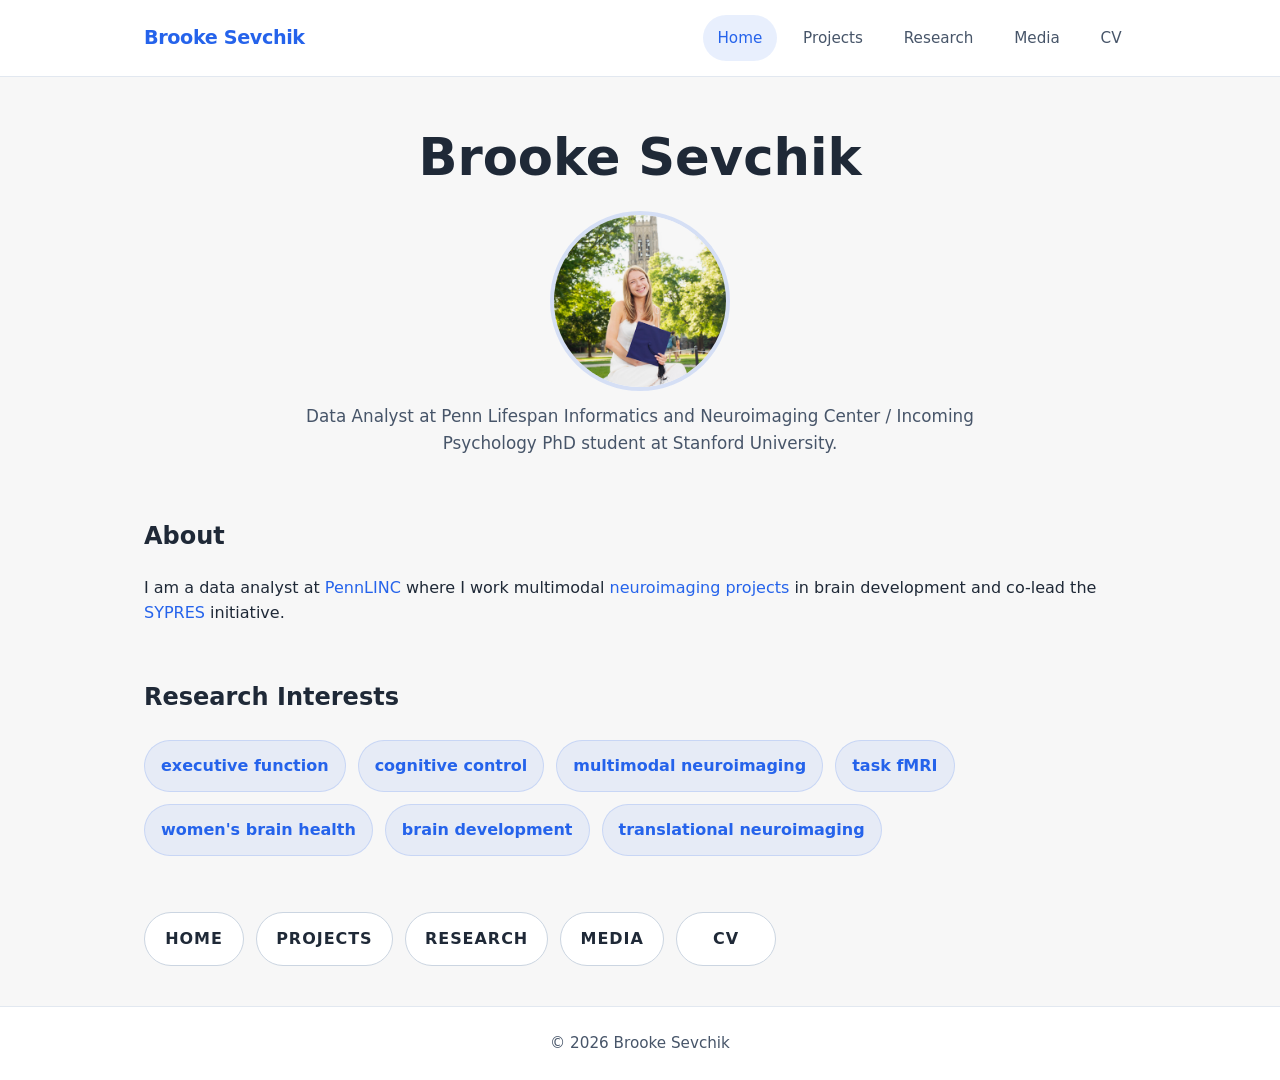
==== index.html @ d9cd996f "minor changes" ====
<!DOCTYPE html>
<html lang="en">
<head>
  <meta charset="UTF-8">
  <meta name="viewport" content="width=device-width, initial-scale=1.0">
  <title>Brooke Sevchik | Home</title>
  <meta name="description" content="Data Analyst at Penn Lifespan Informatics and Neuroimaging Center / Incoming Psychology PhD student at Stanford University">
  <link rel="stylesheet" href="style.css">
</head>
<body>
  <header class="site-header">
    <div class="container header-inner">
      <a class="brand" href="index.html">Brooke Sevchik</a>
      <nav>
        <a href="index.html" class="nav-link active">Home</a>
        <a href="projects.html" class="nav-link">Projects</a>
        <a href="research.html" class="nav-link">Research</a>
        <a href="media.html" class="nav-link">Media</a>
        <a href="cv.pdf" class="nav-link" target="_blank" rel="noreferrer">CV</a>
      </nav>
    </div>
  </header>

  <main class="container page-home">
    <section class="hero-section">
      <h1>Brooke Sevchik</h1>
      <img src="images/headshot.png" alt="Brooke Sevchik" class="hero-avatar">
      <p class="hero-text">Data Analyst at Penn Lifespan Informatics and Neuroimaging Center / Incoming Psychology PhD student at Stanford University.</p>
    </section>

    <section class="preview-section">
      <h2>About</h2>
      <p>I am a data analyst at <a href="https://www.pennlinc.io" target="_blank" rel="noreferrer">PennLINC</a> where I work multimodal <a href="https://openneuro.org/datasets/ds007116" target="_blank" rel="noreferrer">neuroimaging projects</a> in brain development and co-lead the <a href="https://sypres.io" target="_blank" rel="noreferrer">SYPRES</a> initiative.</p>
    </section>

    <section class="keyword-section">
      <h2>Research Interests</h2>
      <div class="keyword-list">
        <span>executive function</span>
        <span>cognitive control</span>
        <span>multimodal neuroimaging</span>
        <span>task fMRI</span>
        <span>women's brain health</span>
        <span>brain development</span>
        <span>translational neuroimaging</span>
      </div>
      <div class="nav-boxes">
        <a href="index.html">home</a>
        <a href="projects.html">projects</a>
        <a href="research.html">research</a>
        <a href="media.html">media</a>
        <a href="cv.pdf" target="_blank" rel="noreferrer">cv</a>
      </div>
    </section>
  </main>

  <footer class="site-footer">
    <div class="container">
      <p>© 2026 Brooke Sevchik</p>
    </div>
  </footer>
</body>
</html>
---- style.css ----
:root {
  --bg: #f7f7f7;
  --surface: #ffffff;
  --text: #1f2937;
  --muted: #475569;
  --accent: #2563eb;
  --border: #d1d5db;
  --radius: 18px;
  --shadow: 0 20px 45px rgba(15, 23, 42, 0.08);
  --max-width: 1040px;
}

* {
  box-sizing: border-box;
}

body {
  margin: 0;
  font-family: Inter, system-ui, -apple-system, BlinkMacSystemFont, 'Segoe UI', sans-serif;
  color: var(--text);
  background: var(--bg);
  line-height: 1.6;
}

img {
  max-width: 100%;
  display: block;
}

a {
  color: var(--accent);
  text-decoration: none;
}

.container {
  width: min(100%, var(--max-width));
  margin: 0 auto;
  padding: 0 1.5rem;
}

.site-header {
  background: #ffffff;
  border-bottom: 1px solid #e2e8f0;
  position: sticky;
  top: 0;
  z-index: 10;
}

.header-inner {
  display: flex;
  align-items: center;
  justify-content: space-between;
  gap: 1rem;
  min-height: 76px;
}

.brand {
  font-size: 1.2rem;
  font-weight: 700;
  letter-spacing: -0.02em;
}

nav {
  display: flex;
  gap: 0.75rem;
  flex-wrap: wrap;
}

.nav-link {
  display: inline-flex;
  align-items: center;
  padding: 0.65rem 0.9rem;
  border-radius: 999px;
  font-size: 0.95rem;
  color: var(--muted);
  transition: background 0.2s ease, color 0.2s ease;
}

.nav-link:hover,
.nav-link.active {
  background: rgba(37, 99, 235, 0.1);
  color: var(--accent);
}

.hero-section,
.page-content > section {
  padding: 2.5rem 0;
}

.hero-section {
  text-align: center;
}

.hero-avatar {
  width: 180px;
  height: 180px;
  border-radius: 50%;
  object-fit: cover;
  margin: 0.75rem auto 0;
  display: block;
  border: 4px solid rgba(37, 99, 235, 0.16);
}

.eyebrow {
  display: inline-block;
  margin-bottom: 1rem;
  font-size: 0.85rem;
  text-transform: uppercase;
  letter-spacing: 0.18em;
  color: var(--accent);
}

.hero-section h1,
.page-content h1 {
  font-size: clamp(2.5rem, 4vw, 3.6rem);
  margin: 0;
}

.hero-text,
.intro {
  max-width: 730px;
  margin: 0.75rem auto 0;
  color: var(--muted);
  font-size: 1.05rem;
}

.hero-actions {
  display: inline-flex;
  gap: 1rem;
  flex-wrap: wrap;
  margin-top: 2rem;
}

.button,
.button-secondary {
  display: inline-flex;
  align-items: center;
  justify-content: center;
  padding: 0.95rem 1.5rem;
  border-radius: 999px;
  font-weight: 600;
  transition: transform 0.2s ease, background 0.2s ease;
}

.button {
  background: var(--accent);
  color: white;
}

.button-secondary {
  border: 1px solid var(--border);
  color: var(--text);
  background: white;
}

.button:hover,
.button-secondary:hover {
  transform: translateY(-1px);
}

.feature-grid,
.content-section,
.poster-grid {
  display: grid;
  gap: 1.5rem;
}

.poster-grid {
  grid-template-columns: repeat(auto-fit, minmax(240px, 1fr));
  margin-top: 1.5rem;
}

.poster-card {
  display: flex;
  gap: 1rem;
  padding: 1.5rem;
  background: var(--surface);
  border: 1px solid #e2e8f0;
  border-radius: var(--radius);
  box-shadow: var(--shadow);
  align-items: flex-start;
}

.poster-icon {
  font-size: 1.7rem;
  line-height: 1;
  margin-top: 0.1rem;
}

.poster-info a {
  color: inherit;
}

.poster-info a:hover .poster-title {
  color: var(--accent);
}

.poster-venue {
  font-size: 0.9rem;
  font-weight: 700;
  text-transform: uppercase;
  letter-spacing: 0.08em;
  color: var(--muted);
  margin-bottom: 0.4rem;
}

.poster-title {
  margin: 0;
  font-size: 1.05rem;
  line-height: 1.45;
}

.keyword-section {
  padding: 1rem 0 2.5rem;
}

.keyword-list {
  display: flex;
  flex-wrap: wrap;
  gap: 0.75rem;
  margin-top: 1.5rem;
}

.keyword-list span {
  display: inline-flex;
  align-items: center;
  padding: 0.75rem 1rem;
  border-radius: 999px;
  background: rgba(37, 99, 235, 0.08);
  color: var(--accent);
  font-weight: 600;
  border: 1px solid rgba(37, 99, 235, 0.16);
}

.nav-boxes {
  display: flex;
  flex-wrap: wrap;
  gap: 0.75rem;
  margin-top: 3.5rem;
}

.nav-boxes a {
  display: inline-flex;
  align-items: center;
  justify-content: center;
  min-width: 100px;
  padding: 0.85rem 1.2rem;
  border-radius: 999px;
  border: 1px solid #cbd5e1;
  background: #ffffff;
  color: var(--text);
  font-weight: 600;
  text-transform: uppercase;
  letter-spacing: 0.06em;
  transition: background 0.2s ease, color 0.2s ease, transform 0.2s ease;
}

.nav-boxes a:hover {
  background: rgba(37, 99, 235, 0.08);
  color: var(--accent);
  transform: translateY(-1px);
}

.feature-grid {
  grid-template-columns: repeat(auto-fit, minmax(220px, 1fr));
  margin-top: 2.5rem;
}

.feature-grid article,
.card {
  background: var(--surface);
  border: 1px solid #e2e8f0;
  border-radius: var(--radius);
  padding: 1.6rem;
  box-shadow: var(--shadow);
}

.feature-grid h3,
.card h2 {
  margin-top: 0;
  margin-bottom: 0.75rem;
  font-size: 1.1rem;
}

.card p,
.resume-item p {
  margin: 0;
  color: var(--muted);
}

.meta {
  margin-top: 0.85rem;
  font-size: 0.93rem;
  color: #64748b;
}

.resume-grid {
  display: grid;
  grid-template-columns: repeat(auto-fit, minmax(280px, 1fr));
  gap: 2rem;
  margin-top: 2rem;
}

.resume-item {
  margin-top: 1rem;
}

.resume-item h3 {
  margin-bottom: 0.45rem;
}

.skill-list {
  list-style: none;
  margin: 1rem 0 0;
  padding: 0;
  display: grid;
  grid-template-columns: repeat(auto-fit, minmax(140px, 1fr));
  gap: 0.75rem;
}

.skill-list li {
  background: #f8fafc;
  border: 1px solid #e2e8f0;
  border-radius: 999px;
  padding: 0.7rem 1rem;
  color: var(--text);
  font-size: 0.95rem;
}

.site-footer {
  border-top: 1px solid #e2e8f0;
  background: #ffffff;
  padding: 1.5rem 0;
}

.site-footer p {
  margin: 0;
  color: var(--muted);
  text-align: center;
  font-size: 0.95rem;
}

@media (max-width: 720px) {
  .header-inner {
    flex-direction: column;
    align-items: stretch;
    gap: 0.75rem;
  }

  .hero-actions {
    justify-content: center;
  }
}
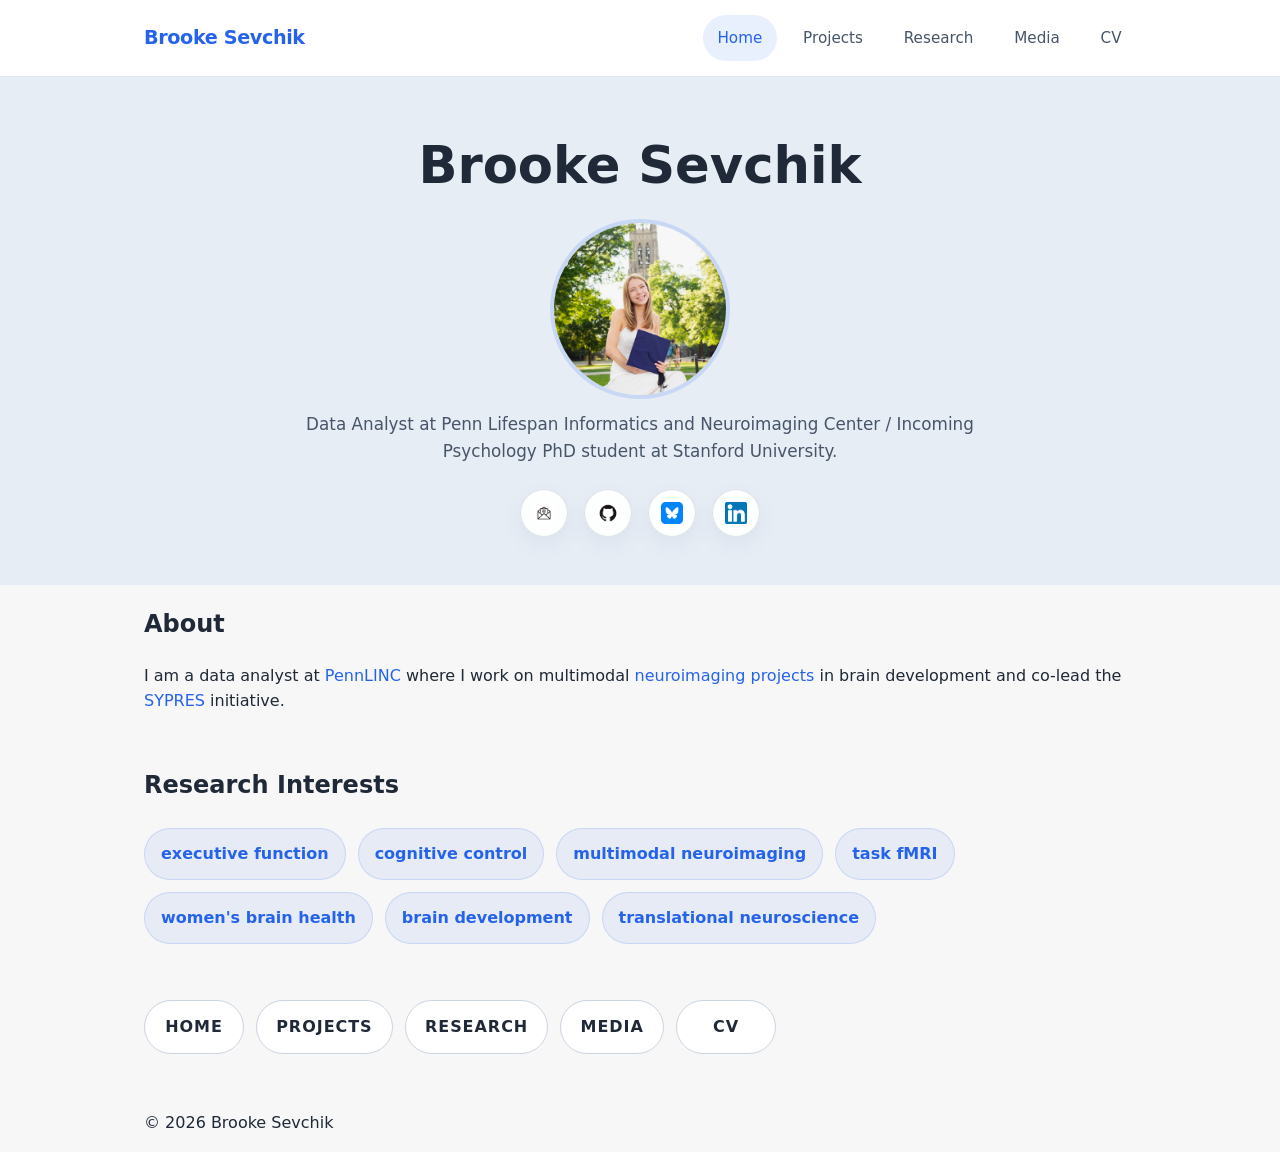
==== commit 8f7f0433: "many updates" ====
--- a/index.html
+++ b/index.html
@@ -26,11 +26,25 @@
       <h1>Brooke Sevchik</h1>
       <img src="images/headshot.png" alt="Brooke Sevchik" class="hero-avatar">
       <p class="hero-text">Data Analyst at Penn Lifespan Informatics and Neuroimaging Center / Incoming Psychology PhD student at Stanford University.</p>
+      <div class="hero-links">
+        <a href="mailto:brooke.sevchik@pennmedicine.upenn.edu" title="Email Brooke">
+          <img src="images/email-icon.png" alt="Email icon">
+        </a>
+        <a href="https://github.com/B-Sevchik" target="_blank" rel="noreferrer" title="GitHub">
+          <img src="images/github-icon.png" alt="GitHub icon">
+        </a>
+        <a href="https://bsky.app/profile/bsevchik.bsky.social" target="_blank" rel="noreferrer" title="Bluesky">
+          <img src="images/bluesky-icon.png" alt="Bluesky icon">
+        </a>
+        <a href="https://www.linkedin.com/in/brooke-sevchik-5872b6304/" target="_blank" rel="noreferrer" title="LinkedIn">
+          <img src="images/linkedin-icon.png" alt="LinkedIn icon">
+        </a>
+      </div>
     </section>
 
     <section class="preview-section">
       <h2>About</h2>
-      <p>I am a data analyst at <a href="https://www.pennlinc.io" target="_blank" rel="noreferrer">PennLINC</a> where I work multimodal <a href="https://openneuro.org/datasets/ds007116" target="_blank" rel="noreferrer">neuroimaging projects</a> in brain development and co-lead the <a href="https://sypres.io" target="_blank" rel="noreferrer">SYPRES</a> initiative.</p>
+      <p>I am a data analyst at <a href="https://www.pennlinc.io" target="_blank" rel="noreferrer">PennLINC</a> where I work on multimodal <a href="https://openneuro.org/datasets/ds007116" target="_blank" rel="noreferrer">neuroimaging projects</a> in brain development and co-lead the <a href="https://sypres.io" target="_blank" rel="noreferrer">SYPRES</a> initiative.</p>
     </section>
 
     <section class="keyword-section">
@@ -42,7 +56,7 @@
         <span>task fMRI</span>
         <span>women's brain health</span>
         <span>brain development</span>
-        <span>translational neuroimaging</span>
+        <span>translational neuroscience</span>
       </div>
       <div class="nav-boxes">
         <a href="index.html">home</a>
--- a/style.css
+++ b/style.css
@@ -89,6 +89,15 @@
 
 .hero-section {
   text-align: center;
+  background: #e7edf5;
+  border-radius: 0;
+  padding: 3rem 1rem;
+  position: relative;
+  left: 50%;
+  right: 50%;
+  margin-left: -50vw;
+  margin-right: -50vw;
+  width: 100vw;
 }
 
 .hero-avatar {
@@ -101,6 +110,43 @@
   border: 4px solid rgba(37, 99, 235, 0.16);
 }
 
+.hero-links {
+  display: inline-flex;
+  gap: 1rem;
+  justify-content: center;
+  flex-wrap: wrap;
+  margin-top: 1.5rem;
+}
+
+.hero-links a {
+  display: inline-flex;
+  align-items: center;
+  justify-content: center;
+  width: 48px;
+  height: 48px;
+  border-radius: 50%;
+  background: rgba(255, 255, 255, 0.9);
+  border: 1px solid rgba(148, 163, 184, 0.3);
+  box-shadow: 0 8px 20px rgba(100, 116, 139, 0.08);
+}
+
+.hero-links img {
+  width: 22px;
+  height: 22px;
+}
+
+.section-title {
+  margin: 0;
+  font-size: clamp(2rem, 3vw, 2.6rem);
+}
+
+.section-subtitle {
+  margin: 0.35rem 0 1.25rem;
+  font-size: clamp(1.2rem, 2vw, 1.6rem);
+  color: var(--muted);
+  line-height: 1.25;
+}
+
 .eyebrow {
   display: inline-block;
   margin-bottom: 1rem;
@@ -163,6 +209,43 @@
 .poster-grid {
   display: grid;
   gap: 1.5rem;
+}
+
+/* --- Publication stacked cards (image under title) --- */
+.pub-grid {
+  display: grid;
+  gap: 1rem;
+}
+
+.pub-card {
+  padding: 1.25rem;
+  background: var(--surface);
+  border: 1px solid #e2e8f0;
+  border-radius: var(--radius);
+  box-shadow: var(--shadow);
+}
+
+.pub-thumb-large {
+  width: 100%;
+  max-width: 880px;
+  height: auto;
+  object-fit: cover;
+  border-radius: 8px;
+  display: block;
+  margin: 0.6rem 0 0.9rem 0;
+}
+
+.pub-info h2,
+.pub-card h2 {
+  margin: 0 0 0.6rem 0;
+  font-size: 1.25rem;
+}
+
+@media (min-width: 1000px) {
+  .pub-grid {
+    grid-template-columns: 1fr 1fr;
+    gap: 1.25rem;
+  }
 }
 
 .poster-grid {
@@ -282,6 +365,21 @@
   font-size: 1.1rem;
 }
 
+.project-logo {
+  display: block;
+  float: left;
+  width: 180px;
+  height: auto;
+  margin: 0 1.2rem 1rem 0;
+}
+
+@media (max-width: 640px) {
+  .project-logo {
+    float: none;
+    display: block;
+    width: 200px;
+    margin: 0 auto 1rem;
+  }
 .card p,
 .resume-item p {
   margin: 0;
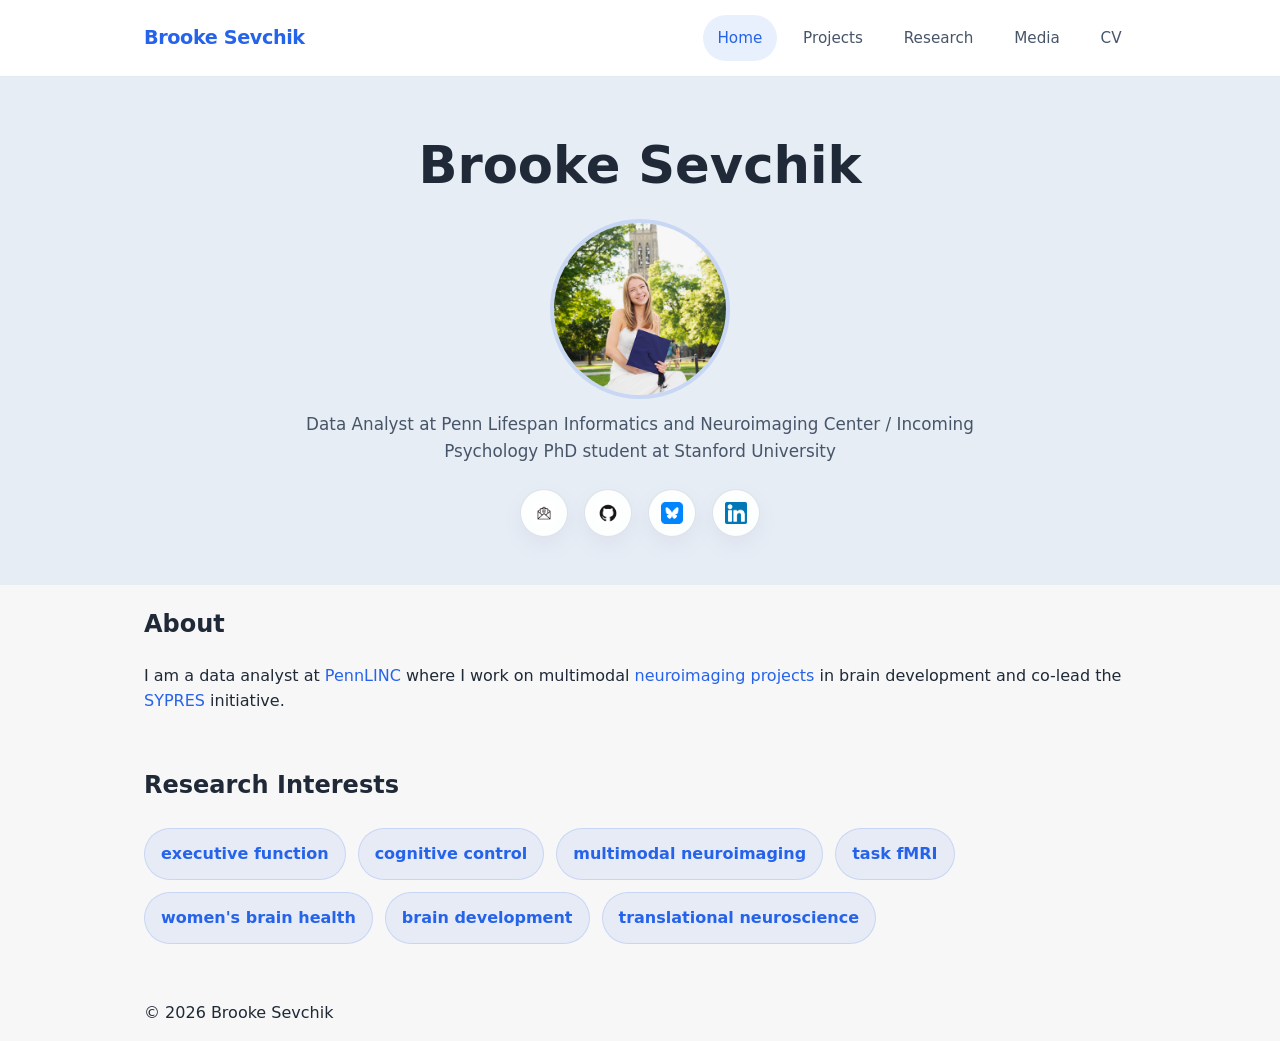
==== commit 33338f0e: "remove redundant links" ====
--- a/index.html
+++ b/index.html
@@ -25,7 +25,7 @@
     <section class="hero-section">
       <h1>Brooke Sevchik</h1>
       <img src="images/headshot.png" alt="Brooke Sevchik" class="hero-avatar">
-      <p class="hero-text">Data Analyst at Penn Lifespan Informatics and Neuroimaging Center / Incoming Psychology PhD student at Stanford University.</p>
+      <p class="hero-text">Data Analyst at Penn Lifespan Informatics and Neuroimaging Center / Incoming Psychology PhD student at Stanford University</p>
       <div class="hero-links">
         <a href="mailto:brooke.sevchik@pennmedicine.upenn.edu" title="Email Brooke">
           <img src="images/email-icon.png" alt="Email icon">
@@ -58,13 +58,7 @@
         <span>brain development</span>
         <span>translational neuroscience</span>
       </div>
-      <div class="nav-boxes">
-        <a href="index.html">home</a>
-        <a href="projects.html">projects</a>
-        <a href="research.html">research</a>
-        <a href="media.html">media</a>
-        <a href="cv.pdf" target="_blank" rel="noreferrer">cv</a>
-      </div>
+      
     </section>
   </main>
 
--- a/style.css
+++ b/style.css
@@ -315,34 +315,7 @@
   border: 1px solid rgba(37, 99, 235, 0.16);
 }
 
-.nav-boxes {
-  display: flex;
-  flex-wrap: wrap;
-  gap: 0.75rem;
-  margin-top: 3.5rem;
-}
-
-.nav-boxes a {
-  display: inline-flex;
-  align-items: center;
-  justify-content: center;
-  min-width: 100px;
-  padding: 0.85rem 1.2rem;
-  border-radius: 999px;
-  border: 1px solid #cbd5e1;
-  background: #ffffff;
-  color: var(--text);
-  font-weight: 600;
-  text-transform: uppercase;
-  letter-spacing: 0.06em;
-  transition: background 0.2s ease, color 0.2s ease, transform 0.2s ease;
-}
-
-.nav-boxes a:hover {
-  background: rgba(37, 99, 235, 0.08);
-  color: var(--accent);
-  transform: translateY(-1px);
-}
+ 
 
 .feature-grid {
   grid-template-columns: repeat(auto-fit, minmax(220px, 1fr));
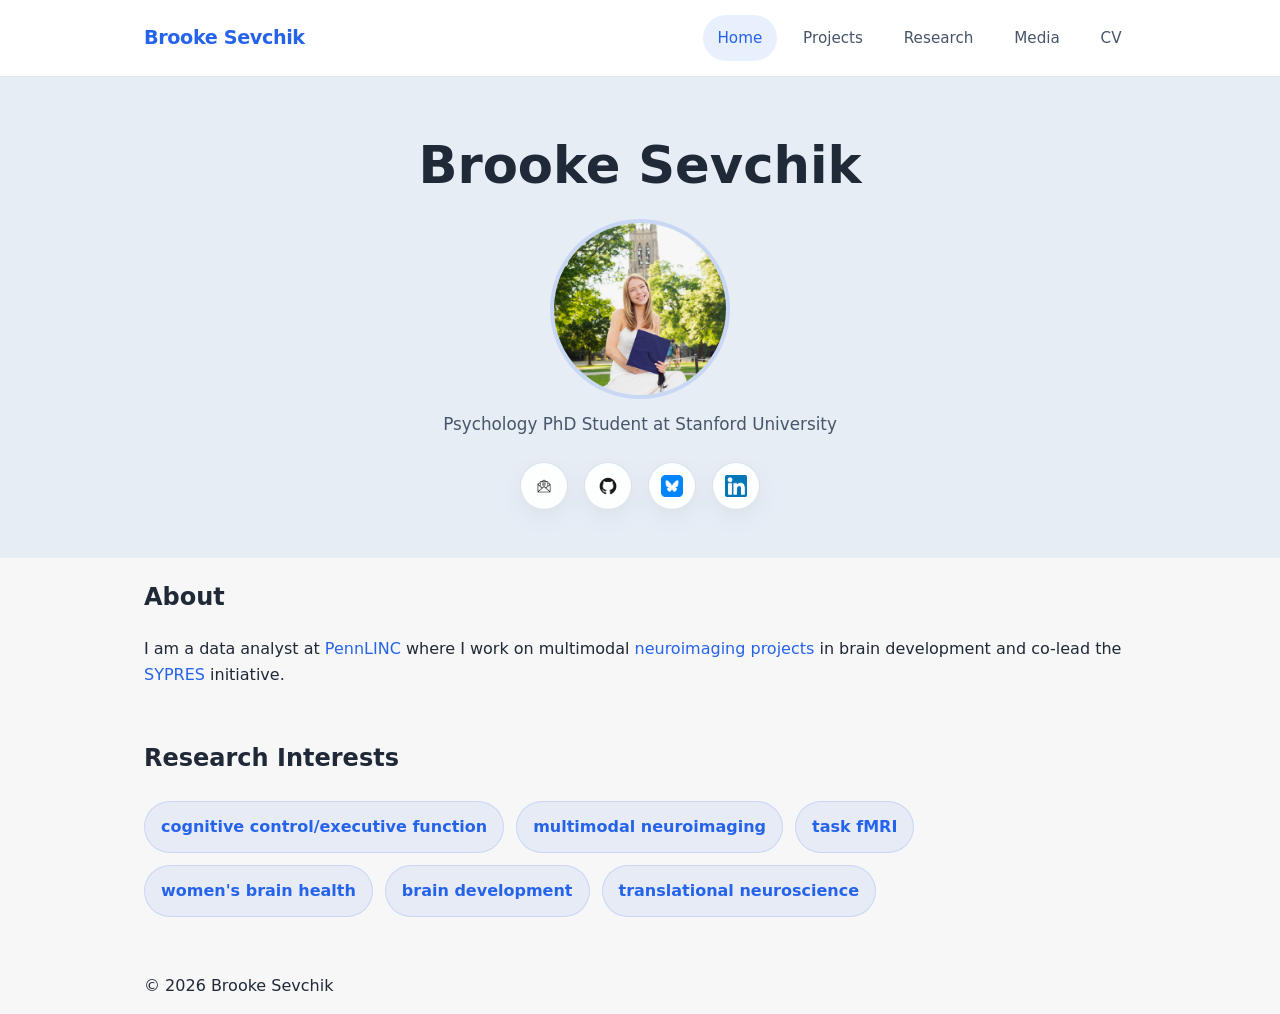
==== commit 30168941: "update heading and merge research interest callouts Co-Authored-By: Claude Opus 5.5 <noreply@anthrop" ====
--- a/index.html
+++ b/index.html
@@ -4,7 +4,7 @@
   <meta charset="UTF-8">
   <meta name="viewport" content="width=device-width, initial-scale=1.0">
   <title>Brooke Sevchik | Home</title>
-  <meta name="description" content="Data Analyst at Penn Lifespan Informatics and Neuroimaging Center / Incoming Psychology PhD student at Stanford University">
+  <meta name="description" content="Psychology PhD Student at Stanford University">
   <link rel="stylesheet" href="style.css">
 </head>
 <body>
@@ -25,9 +25,9 @@
     <section class="hero-section">
       <h1>Brooke Sevchik</h1>
       <img src="images/headshot.png" alt="Brooke Sevchik" class="hero-avatar">
-      <p class="hero-text">Data Analyst at Penn Lifespan Informatics and Neuroimaging Center / Incoming Psychology PhD student at Stanford University</p>
+      <p class="hero-text">Psychology PhD Student at Stanford University</p>
       <div class="hero-links">
-        <a href="mailto:brooke.sevchik@pennmedicine.upenn.edu" title="Email Brooke">
+        <a href="mailto:bsevchik@stanford.edu" title="Email Brooke">
           <img src="images/email-icon.png" alt="Email icon">
         </a>
         <a href="https://github.com/B-Sevchik" target="_blank" rel="noreferrer" title="GitHub">
@@ -50,8 +50,7 @@
     <section class="keyword-section">
       <h2>Research Interests</h2>
       <div class="keyword-list">
-        <span>executive function</span>
-        <span>cognitive control</span>
+        <span>cognitive control/executive function</span>
         <span>multimodal neuroimaging</span>
         <span>task fMRI</span>
         <span>women's brain health</span>
--- a/style.css
+++ b/style.css
@@ -85,6 +85,11 @@
 .hero-section,
 .page-content > section {
   padding: 2.5rem 0;
+}
+
+/* Reduce spacing between consecutive sections inside page-content to match Research layout */
+.page-content > section + section {
+  padding-top: 1rem;
 }
 
 .hero-section {
@@ -162,6 +167,25 @@
   margin: 0;
 }
 
+.research-subheading {
+  margin: 2rem 0 1rem;
+  font-size: clamp(1.8rem, 2.5vw, 2.3rem);
+  line-height: 1.2;
+  font-weight: 600;
+}
+
+.coauthored-list {
+  margin: 0 0 1rem;
+  padding-left: 1.35rem;
+  list-style: disc;
+  color: var(--text);
+  line-height: 1.8;
+}
+
+.coauthored-list li {
+  margin-bottom: 0.45rem;
+}
+
 .hero-text,
 .intro {
   max-width: 730px;
@@ -250,7 +274,7 @@
 
 .poster-grid {
   grid-template-columns: repeat(auto-fit, minmax(240px, 1fr));
-  margin-top: 1.5rem;
+  margin-top: 0.6rem;
 }
 
 .poster-card {
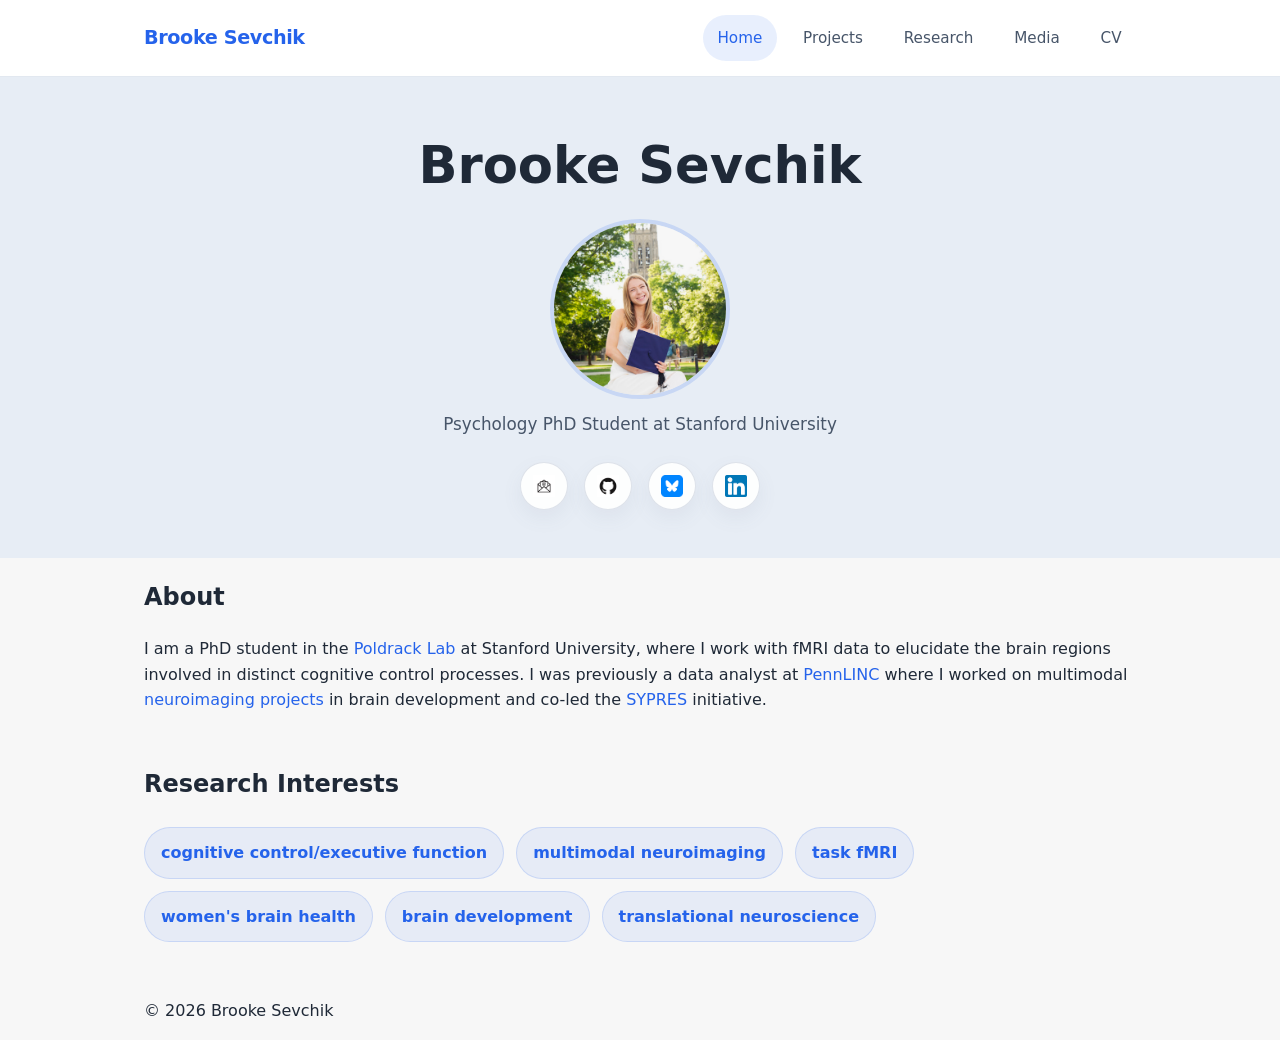
==== commit 34379fc6: "update about section" ====
--- a/index.html
+++ b/index.html
@@ -44,7 +44,7 @@
 
     <section class="preview-section">
       <h2>About</h2>
-      <p>I am a data analyst at <a href="https://www.pennlinc.io" target="_blank" rel="noreferrer">PennLINC</a> where I work on multimodal <a href="https://openneuro.org/datasets/ds007116" target="_blank" rel="noreferrer">neuroimaging projects</a> in brain development and co-lead the <a href="https://sypres.io" target="_blank" rel="noreferrer">SYPRES</a> initiative.</p>
+      <p>I am a PhD student in the <a href="https://www.poldracklab.org/" target="_blank" rel="noreferrer">Poldrack Lab</a> at Stanford University, where I work with fMRI data to elucidate the brain regions involved in distinct cognitive control processes. I was previously a data analyst at <a href="https://www.pennlinc.io" target="_blank" rel="noreferrer">PennLINC</a> where I worked on multimodal <a href="https://openneuro.org/datasets/ds007116" target="_blank" rel="noreferrer">neuroimaging projects</a> in brain development and co-led the <a href="https://sypres.io" target="_blank" rel="noreferrer">SYPRES</a> initiative.</p>
     </section>
 
     <section class="keyword-section">
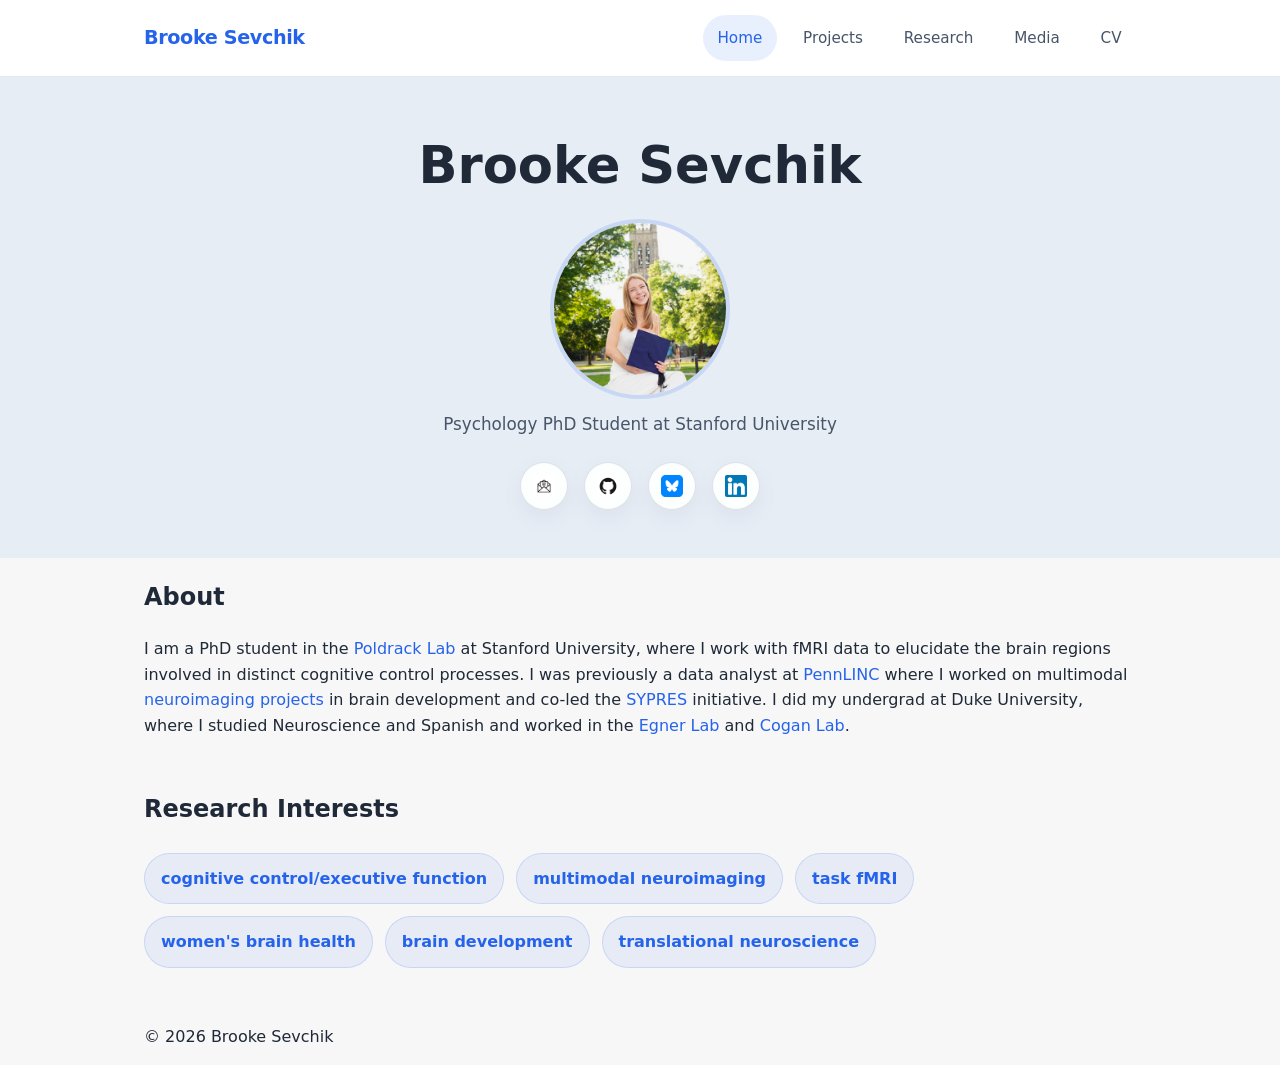
==== commit 4816ea01: "update about section" ====
--- a/index.html
+++ b/index.html
@@ -44,7 +44,7 @@
 
     <section class="preview-section">
       <h2>About</h2>
-      <p>I am a PhD student in the <a href="https://www.poldracklab.org/" target="_blank" rel="noreferrer">Poldrack Lab</a> at Stanford University, where I work with fMRI data to elucidate the brain regions involved in distinct cognitive control processes. I was previously a data analyst at <a href="https://www.pennlinc.io" target="_blank" rel="noreferrer">PennLINC</a> where I worked on multimodal <a href="https://openneuro.org/datasets/ds007116" target="_blank" rel="noreferrer">neuroimaging projects</a> in brain development and co-led the <a href="https://sypres.io" target="_blank" rel="noreferrer">SYPRES</a> initiative.</p>
+      <p>I am a PhD student in the <a href="https://www.poldracklab.org/" target="_blank" rel="noreferrer">Poldrack Lab</a> at Stanford University, where I work with fMRI data to elucidate the brain regions involved in distinct cognitive control processes. I was previously a data analyst at <a href="https://www.pennlinc.io" target="_blank" rel="noreferrer">PennLINC</a> where I worked on multimodal <a href="https://openneuro.org/datasets/ds007116" target="_blank" rel="noreferrer">neuroimaging projects</a> in brain development and co-led the <a href="https://sypres.io" target="_blank" rel="noreferrer">SYPRES</a> initiative. I did my undergrad at Duke University, where I studied Neuroscience and Spanish and worked in the <a href="https://www.egnerlab.org/" target="_blank" rel="noreferrer">Egner Lab</a> and <a href="https://www.coganlab.org/" target="_blank" rel="noreferrer">Cogan Lab</a>.</p>
     </section>
 
     <section class="keyword-section">
--- a/style.css
+++ b/style.css
@@ -362,6 +362,11 @@
   font-size: 1.1rem;
 }
 
+/* Title-only cards (no description) don't need space under the title */
+.card h2:last-child {
+  margin-bottom: 0;
+}
+
 .project-logo {
   display: block;
   float: left;
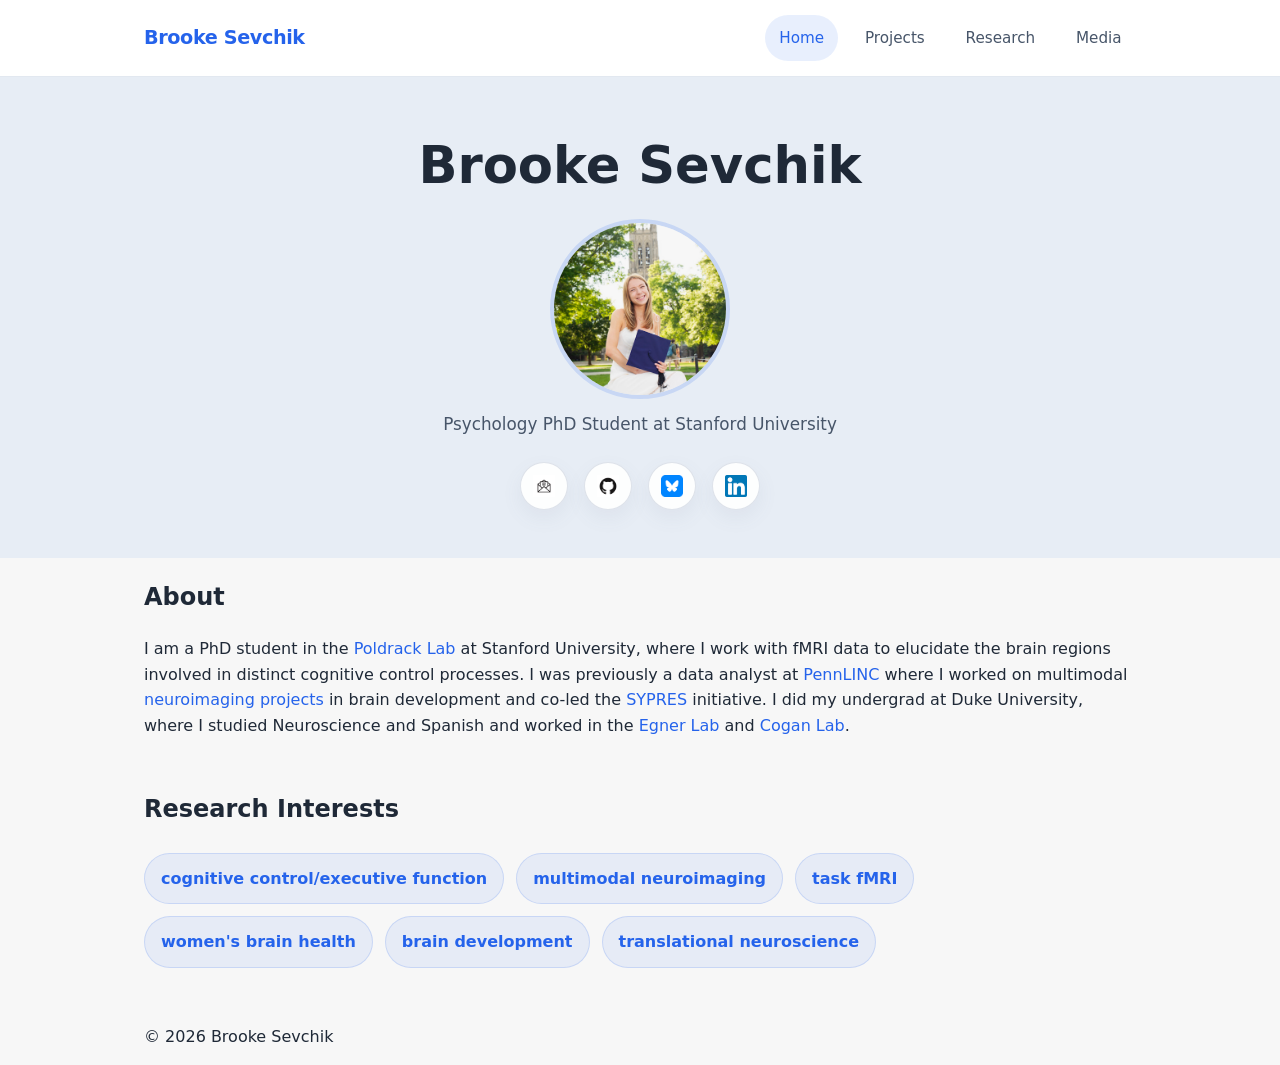
==== commit caecbc02: "delete CV" ====
--- a/index.html
+++ b/index.html
@@ -16,7 +16,6 @@
         <a href="projects.html" class="nav-link">Projects</a>
         <a href="research.html" class="nav-link">Research</a>
         <a href="media.html" class="nav-link">Media</a>
-        <a href="cv.pdf" class="nav-link" target="_blank" rel="noreferrer">CV</a>
       </nav>
     </div>
   </header>
